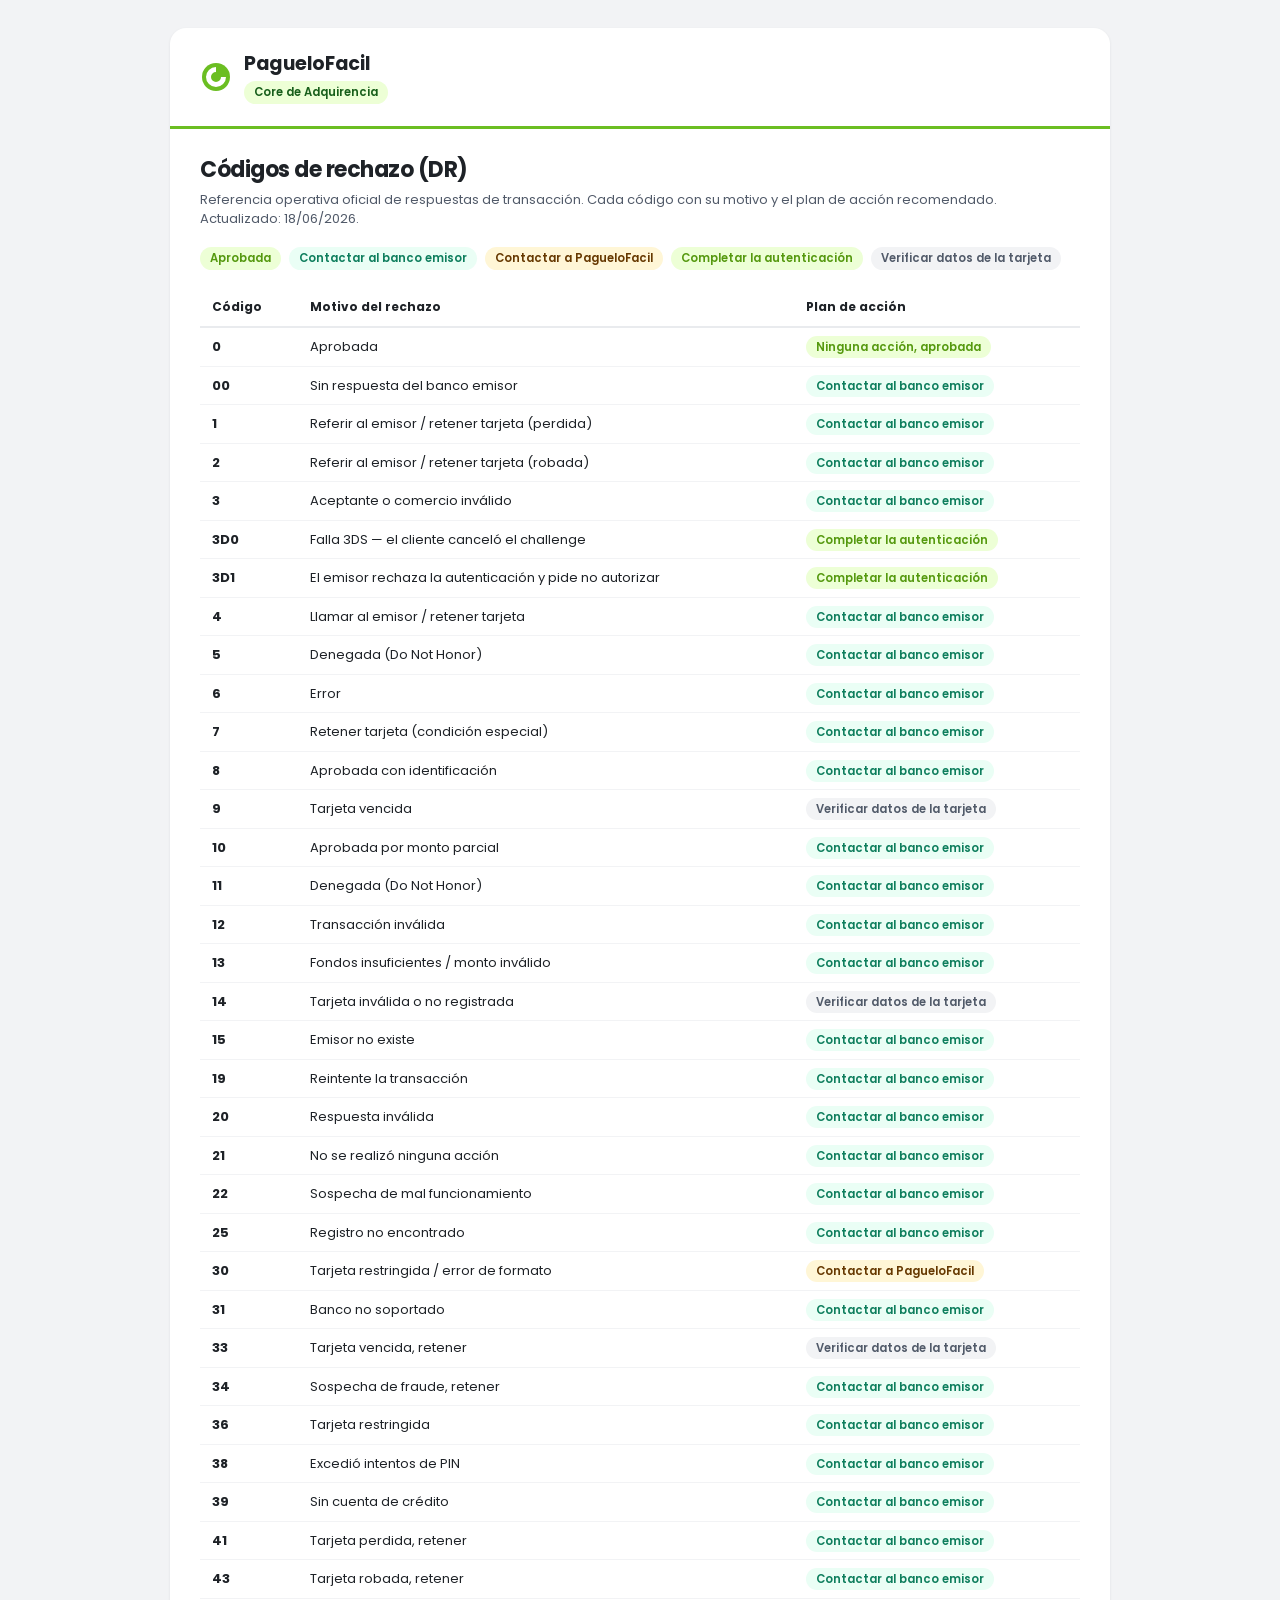
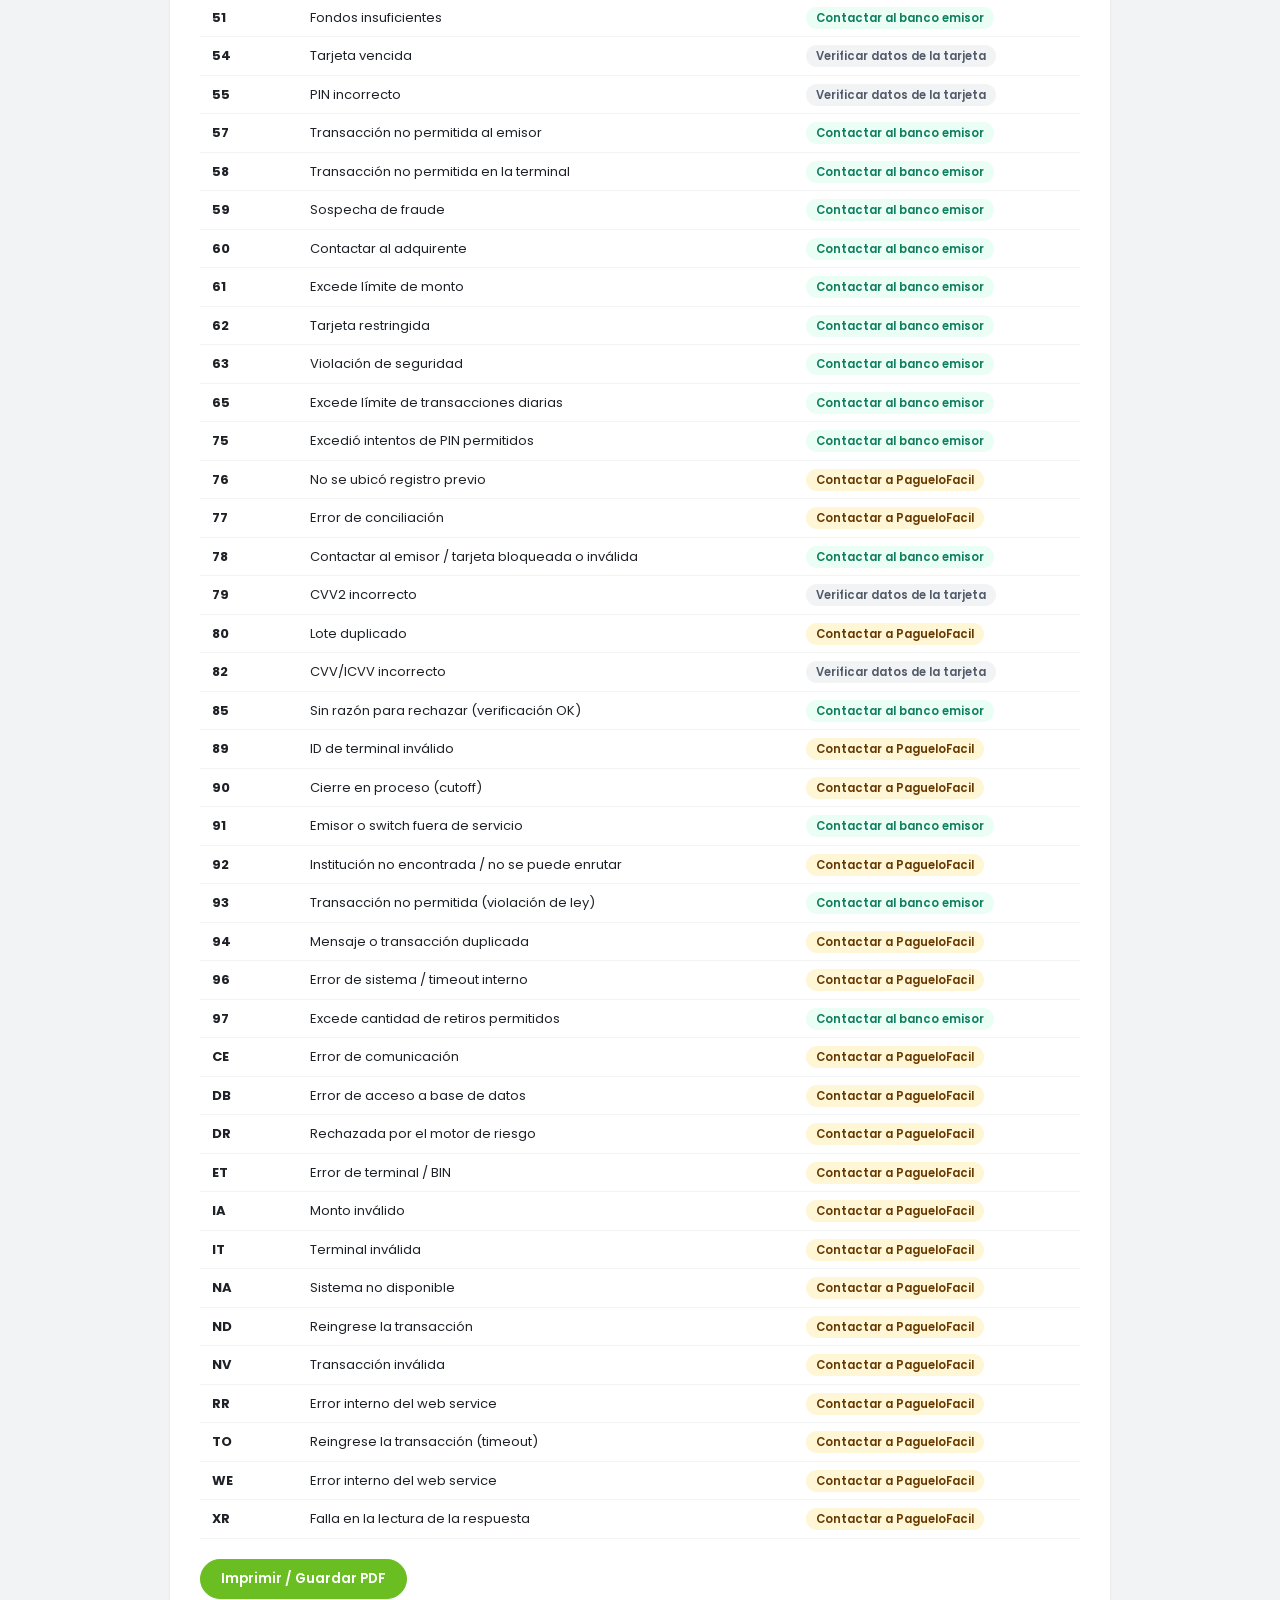
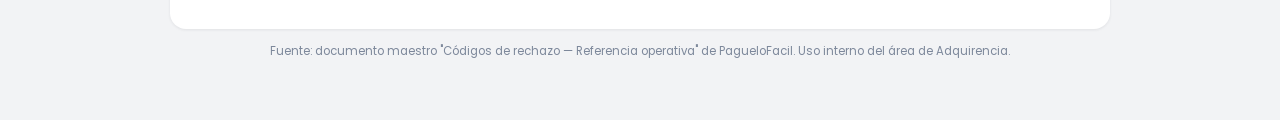
==== src/main/resources/static/codigos-rechazo.html @ a1dca3e4 "Rediseño de dashboard, códigos DR, alertas con planes de acción y estilo de marca Panel principal - " ====
<!DOCTYPE html>
<html lang="es">
<head>
  <meta charset="UTF-8">
  <meta name="viewport" content="width=device-width, initial-scale=1.0">
  <title>Códigos de rechazo (DR) · PagueloFacil</title>
  <link rel="preconnect" href="https://fonts.googleapis.com">
  <link rel="preconnect" href="https://fonts.gstatic.com" crossorigin>
  <link href="https://fonts.googleapis.com/css2?family=Poppins:wght@300;400;500;600;700;800&display=swap" rel="stylesheet">
  <link rel="icon" type="image/svg+xml"
        href="data:image/svg+xml,%3Csvg xmlns='http://www.w3.org/2000/svg' viewBox='0 0 32 32'%3E%3Ccircle cx='16' cy='16' r='14' fill='%236BBE22'/%3E%3Cpath d='M16 6a10 10 0 1 0 10 10h-5a5 5 0 1 1-5-5z' fill='%23fff'/%3E%3C/svg%3E">
  <style>
    :root {
      --green-500: #6BBE22; --green-100: #EDFFD6; --green-700: #55990F; --green-800: #175E1A;
      --teal-100: #EAFEF5; --teal-700: #0E7E5D;
      --amber-100: #FFF6D6; --amber-800: #663800;
      --ink: #1e2227; --ink-2: #515a69; --muted: #7d889b;
      --line: #E9EBEE; --gray-100: #FAFBFB; --gray-200: #F2F3F5;
      --radius: 16px; --font: "Poppins", system-ui, -apple-system, "Segoe UI", sans-serif;
    }
    * { box-sizing: border-box; margin: 0; padding: 0; }
    body { font-family: var(--font); color: var(--ink); background: var(--gray-200); font-size: 13.5px; line-height: 1.5; padding: 28px 16px 60px; }
    .sheet { max-width: 940px; margin: 0 auto; background: #fff; border-radius: var(--radius); box-shadow: 0 1px 3px rgba(20,30,40,.08); overflow: hidden; }
    .sheet-head { display: flex; align-items: center; gap: 12px; padding: 22px 30px; border-bottom: 3px solid var(--green-500); }
    .logo-mark { width: 32px; height: 32px; }
    .brand .name { font-size: 19px; font-weight: 700; letter-spacing: -.3px; }
    .brand .tag { font-size: 11.5px; font-weight: 600; color: var(--green-800); background: var(--green-100); border-radius: 999px; padding: 3px 10px; display: inline-block; margin-top: 2px; }
    .sheet-body { padding: 24px 30px 30px; }
    h1 { font-size: 22px; font-weight: 700; letter-spacing: -.5px; }
    .intro { font-size: 13px; color: var(--ink-2); margin: 4px 0 18px; }
    .legend { display: flex; flex-wrap: wrap; gap: 8px; margin-bottom: 18px; }
    .pill { font-size: 11.5px; font-weight: 600; padding: 3px 10px; border-radius: 999px; }
    .issuer { background: var(--teal-100); color: var(--teal-700); }
    .pf { background: var(--amber-100); color: var(--amber-800); }
    .auth { background: var(--green-100); color: var(--green-700); }
    .card { background: var(--gray-200); color: var(--ink-2); }
    .ok { background: var(--green-100); color: var(--green-700); }
    table { width: 100%; border-collapse: collapse; font-size: 13px; }
    thead th { position: sticky; top: 0; background: #fff; text-align: left; font-size: 12px; font-weight: 700; color: var(--ink); padding: 10px 12px; border-bottom: 2px solid var(--line); }
    tbody td { padding: 9px 12px; border-bottom: 1px solid var(--gray-200); color: var(--ink-2); vertical-align: middle; }
    tbody tr:hover { background: var(--gray-100); }
    td.code { font-weight: 700; color: var(--ink); font-variant-numeric: tabular-nums; white-space: nowrap; }
    td.reason { color: var(--ink); }
    .actions { display: flex; gap: 10px; margin: 20px 0 0; }
    .btn { font-family: var(--font); font-size: 13.5px; font-weight: 600; border-radius: 999px; border: 1px solid var(--line); background: var(--gray-200); color: var(--ink); padding: 9px 20px; cursor: pointer; }
    .btn-primary { background: var(--green-500); border-color: var(--green-500); color: #fff; }
    .btn-primary:hover { background: var(--green-700); }
    .foot { max-width: 940px; margin: 14px auto 0; text-align: center; font-size: 11.5px; color: var(--muted); }
    @media print { body { background: #fff; padding: 0; } .sheet { box-shadow: none; max-width: 100%; } .actions { display: none; } thead th { position: static; } }
  </style>
</head>
<body>
  <div class="sheet">
    <header class="sheet-head">
      <svg class="logo-mark" viewBox="0 0 32 32" aria-hidden="true">
        <circle cx="16" cy="16" r="14" fill="#6BBE22"/>
        <path d="M16 6a10 10 0 1 0 10 10h-5a5 5 0 1 1-5-5z" fill="#ffffff"/>
      </svg>
      <div class="brand">
        <div class="name">PagueloFacil</div>
        <span class="tag">Core de Adquirencia</span>
      </div>
    </header>
    <div class="sheet-body">
      <h1>Códigos de rechazo (DR)</h1>
      <p class="intro">Referencia operativa oficial de respuestas de transacción. Cada código con su motivo y el plan de acción recomendado. Actualizado: 18/06/2026.</p>
      <div class="legend">
        <span class="pill ok">Aprobada</span>
        <span class="pill issuer">Contactar al banco emisor</span>
        <span class="pill pf">Contactar a PagueloFacil</span>
        <span class="pill auth">Completar la autenticación</span>
        <span class="pill card">Verificar datos de la tarjeta</span>
      </div>
      <table>
        <thead><tr><th>Código</th><th>Motivo del rechazo</th><th>Plan de acción</th></tr></thead>
        <tbody id="rows"></tbody>
      </table>
      <div class="actions">
        <button class="btn btn-primary" onclick="window.print()">Imprimir / Guardar PDF</button>
      </div>
    </div>
  </div>
  <p class="foot">Fuente: documento maestro "Códigos de rechazo — Referencia operativa" de PagueloFacil. Uso interno del área de Adquirencia.</p>

  <script>
    // Catálogo oficial (código, motivo, plan de acción). Fuente única de verdad.
    const ISSUER = ["issuer", "Contactar al banco emisor"];
    const PF = ["pf", "Contactar a PagueloFacil"];
    const AUTH = ["auth", "Completar la autenticación"];
    const CARD = ["card", "Verificar datos de la tarjeta"];
    const OK = ["ok", "Ninguna acción, aprobada"];
    const CODES = [
      ["0", "Aprobada", OK],
      ["00", "Sin respuesta del banco emisor", ISSUER],
      ["1", "Referir al emisor / retener tarjeta (perdida)", ISSUER],
      ["2", "Referir al emisor / retener tarjeta (robada)", ISSUER],
      ["3", "Aceptante o comercio inválido", ISSUER],
      ["3D0", "Falla 3DS — el cliente canceló el challenge", AUTH],
      ["3D1", "El emisor rechaza la autenticación y pide no autorizar", AUTH],
      ["4", "Llamar al emisor / retener tarjeta", ISSUER],
      ["5", "Denegada (Do Not Honor)", ISSUER],
      ["6", "Error", ISSUER],
      ["7", "Retener tarjeta (condición especial)", ISSUER],
      ["8", "Aprobada con identificación", ISSUER],
      ["9", "Tarjeta vencida", CARD],
      ["10", "Aprobada por monto parcial", ISSUER],
      ["11", "Denegada (Do Not Honor)", ISSUER],
      ["12", "Transacción inválida", ISSUER],
      ["13", "Fondos insuficientes / monto inválido", ISSUER],
      ["14", "Tarjeta inválida o no registrada", CARD],
      ["15", "Emisor no existe", ISSUER],
      ["19", "Reintente la transacción", ISSUER],
      ["20", "Respuesta inválida", ISSUER],
      ["21", "No se realizó ninguna acción", ISSUER],
      ["22", "Sospecha de mal funcionamiento", ISSUER],
      ["25", "Registro no encontrado", ISSUER],
      ["30", "Tarjeta restringida / error de formato", PF],
      ["31", "Banco no soportado", ISSUER],
      ["33", "Tarjeta vencida, retener", CARD],
      ["34", "Sospecha de fraude, retener", ISSUER],
      ["36", "Tarjeta restringida", ISSUER],
      ["38", "Excedió intentos de PIN", ISSUER],
      ["39", "Sin cuenta de crédito", ISSUER],
      ["41", "Tarjeta perdida, retener", ISSUER],
      ["43", "Tarjeta robada, retener", ISSUER],
      ["51", "Fondos insuficientes", ISSUER],
      ["54", "Tarjeta vencida", CARD],
      ["55", "PIN incorrecto", CARD],
      ["57", "Transacción no permitida al emisor", ISSUER],
      ["58", "Transacción no permitida en la terminal", ISSUER],
      ["59", "Sospecha de fraude", ISSUER],
      ["60", "Contactar al adquirente", ISSUER],
      ["61", "Excede límite de monto", ISSUER],
      ["62", "Tarjeta restringida", ISSUER],
      ["63", "Violación de seguridad", ISSUER],
      ["65", "Excede límite de transacciones diarias", ISSUER],
      ["75", "Excedió intentos de PIN permitidos", ISSUER],
      ["76", "No se ubicó registro previo", PF],
      ["77", "Error de conciliación", PF],
      ["78", "Contactar al emisor / tarjeta bloqueada o inválida", ISSUER],
      ["79", "CVV2 incorrecto", CARD],
      ["80", "Lote duplicado", PF],
      ["82", "CVV/ICVV incorrecto", CARD],
      ["85", "Sin razón para rechazar (verificación OK)", ISSUER],
      ["89", "ID de terminal inválido", PF],
      ["90", "Cierre en proceso (cutoff)", PF],
      ["91", "Emisor o switch fuera de servicio", ISSUER],
      ["92", "Institución no encontrada / no se puede enrutar", PF],
      ["93", "Transacción no permitida (violación de ley)", ISSUER],
      ["94", "Mensaje o transacción duplicada", PF],
      ["96", "Error de sistema / timeout interno", PF],
      ["97", "Excede cantidad de retiros permitidos", ISSUER],
      ["CE", "Error de comunicación", PF],
      ["DB", "Error de acceso a base de datos", PF],
      ["DR", "Rechazada por el motor de riesgo", PF],
      ["ET", "Error de terminal / BIN", PF],
      ["IA", "Monto inválido", PF],
      ["IT", "Terminal inválida", PF],
      ["NA", "Sistema no disponible", PF],
      ["ND", "Reingrese la transacción", PF],
      ["NV", "Transacción inválida", PF],
      ["RR", "Error interno del web service", PF],
      ["TO", "Reingrese la transacción (timeout)", PF],
      ["WE", "Error interno del web service", PF],
      ["XR", "Falla en la lectura de la respuesta", PF],
    ];
    const esc = (s) => String(s).replace(/[&<>"]/g, (c) => ({ "&": "&amp;", "<": "&lt;", ">": "&gt;", '"': "&quot;" }[c]));
    document.getElementById("rows").innerHTML = CODES.map(([code, reason, act]) =>
      `<tr><td class="code">${esc(code)}</td><td class="reason">${esc(reason)}</td>` +
      `<td><span class="pill ${act[0]}">${esc(act[1])}</span></td></tr>`).join("");
  </script>
</body>
</html>
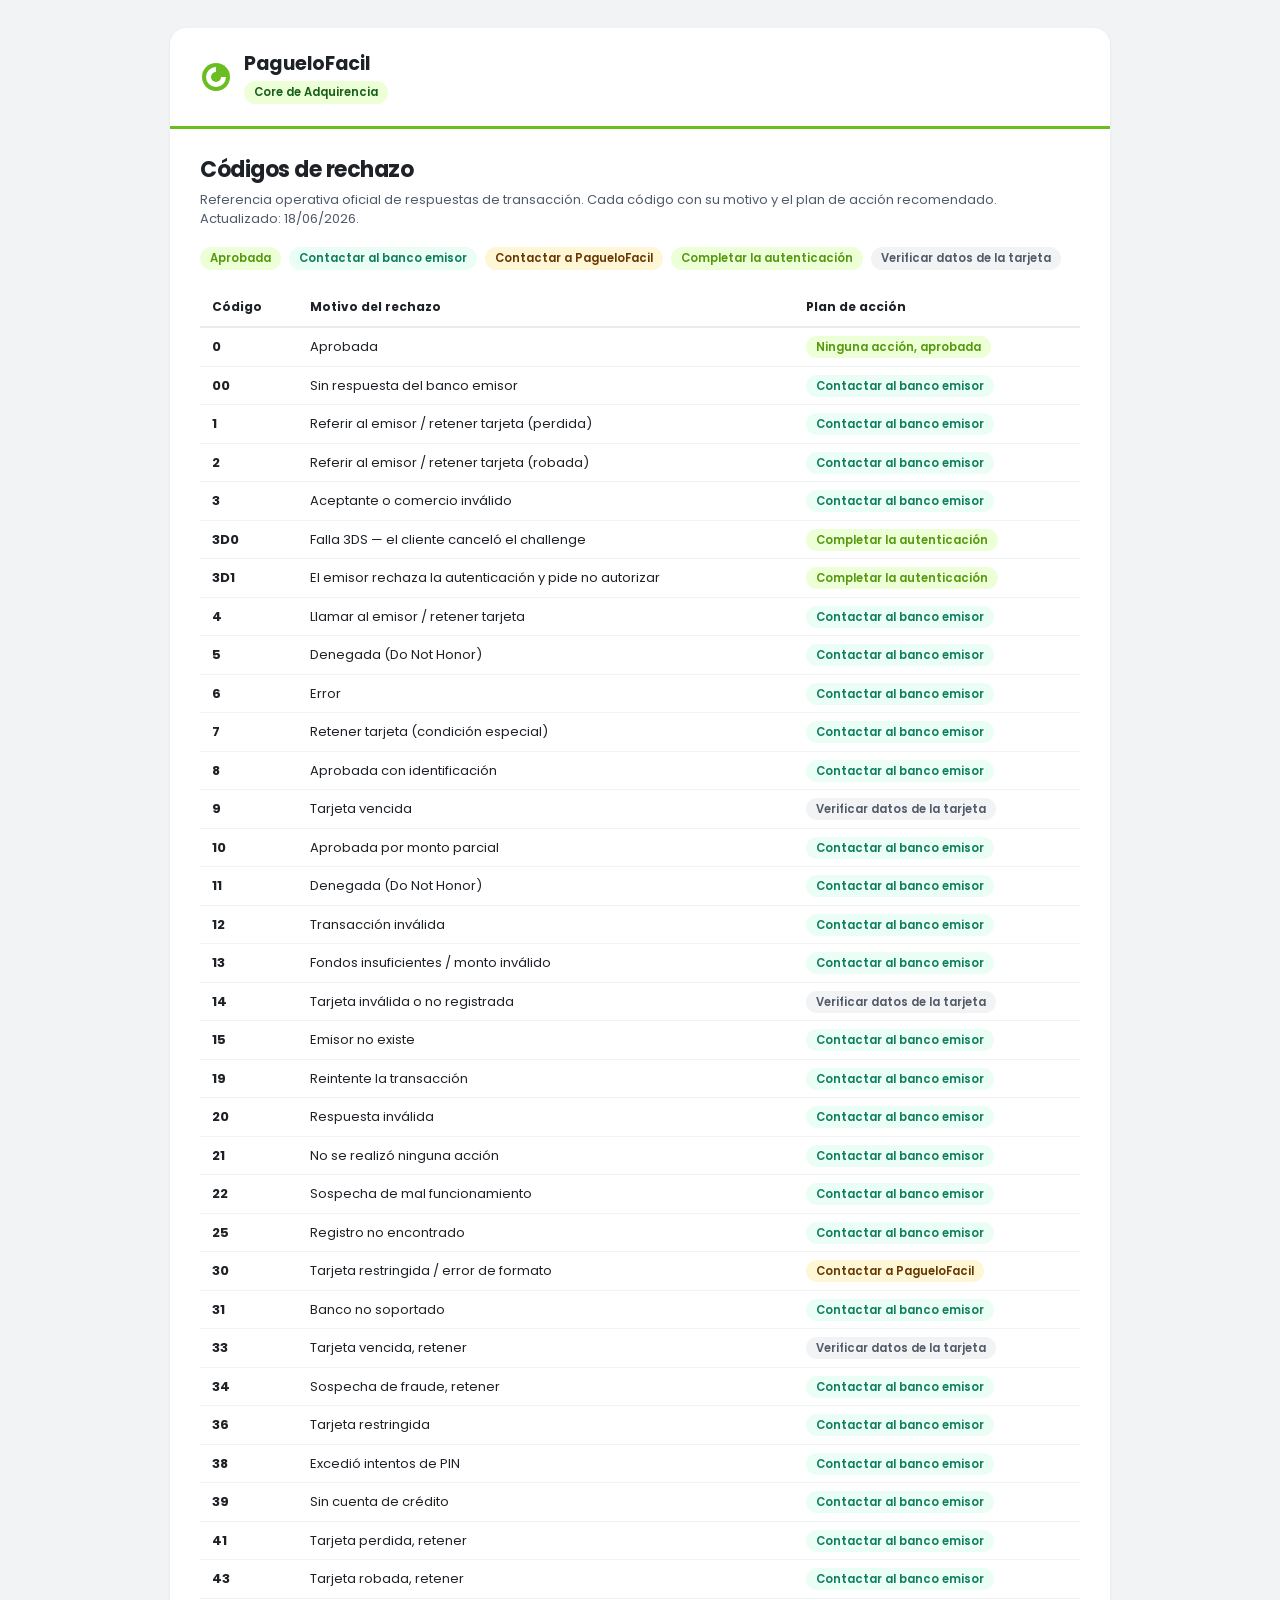
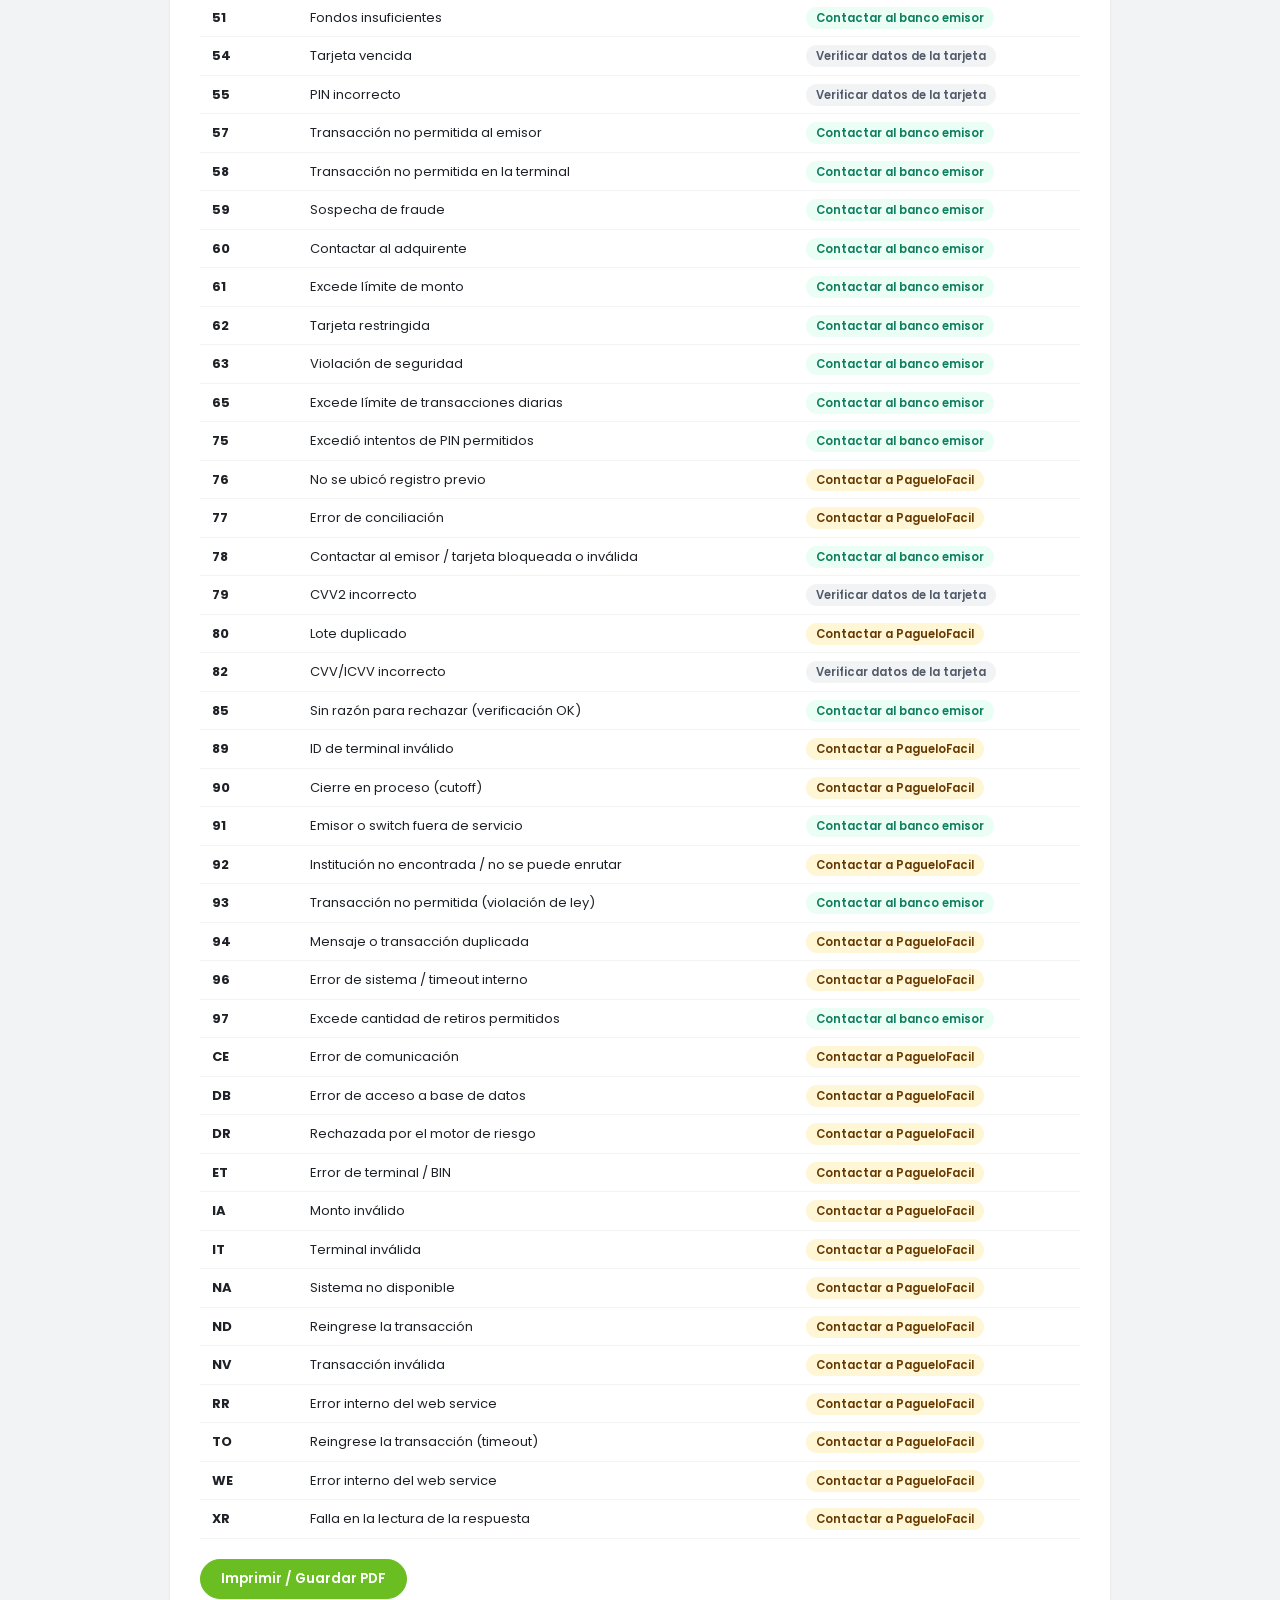
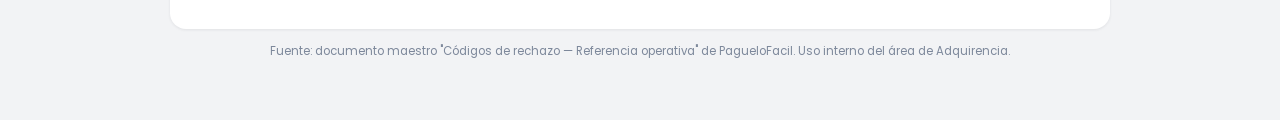
==== commit 2d75ff63: "Ajustes de UX y datos: filtros, códigos de rechazo, alertas, rentabilidad y POS - Dashboard: se elim" ====
--- a/src/main/resources/static/codigos-rechazo.html
+++ b/src/main/resources/static/codigos-rechazo.html
@@ -3,7 +3,7 @@
 <head>
   <meta charset="UTF-8">
   <meta name="viewport" content="width=device-width, initial-scale=1.0">
-  <title>Códigos de rechazo (DR) · PagueloFacil</title>
+  <title>Códigos de rechazo · PagueloFacil</title>
   <link rel="preconnect" href="https://fonts.googleapis.com">
   <link rel="preconnect" href="https://fonts.gstatic.com" crossorigin>
   <link href="https://fonts.googleapis.com/css2?family=Poppins:wght@300;400;500;600;700;800&display=swap" rel="stylesheet">
@@ -62,7 +62,7 @@
       </div>
     </header>
     <div class="sheet-body">
-      <h1>Códigos de rechazo (DR)</h1>
+      <h1>Códigos de rechazo</h1>
       <p class="intro">Referencia operativa oficial de respuestas de transacción. Cada código con su motivo y el plan de acción recomendado. Actualizado: 18/06/2026.</p>
       <div class="legend">
         <span class="pill ok">Aprobada</span>
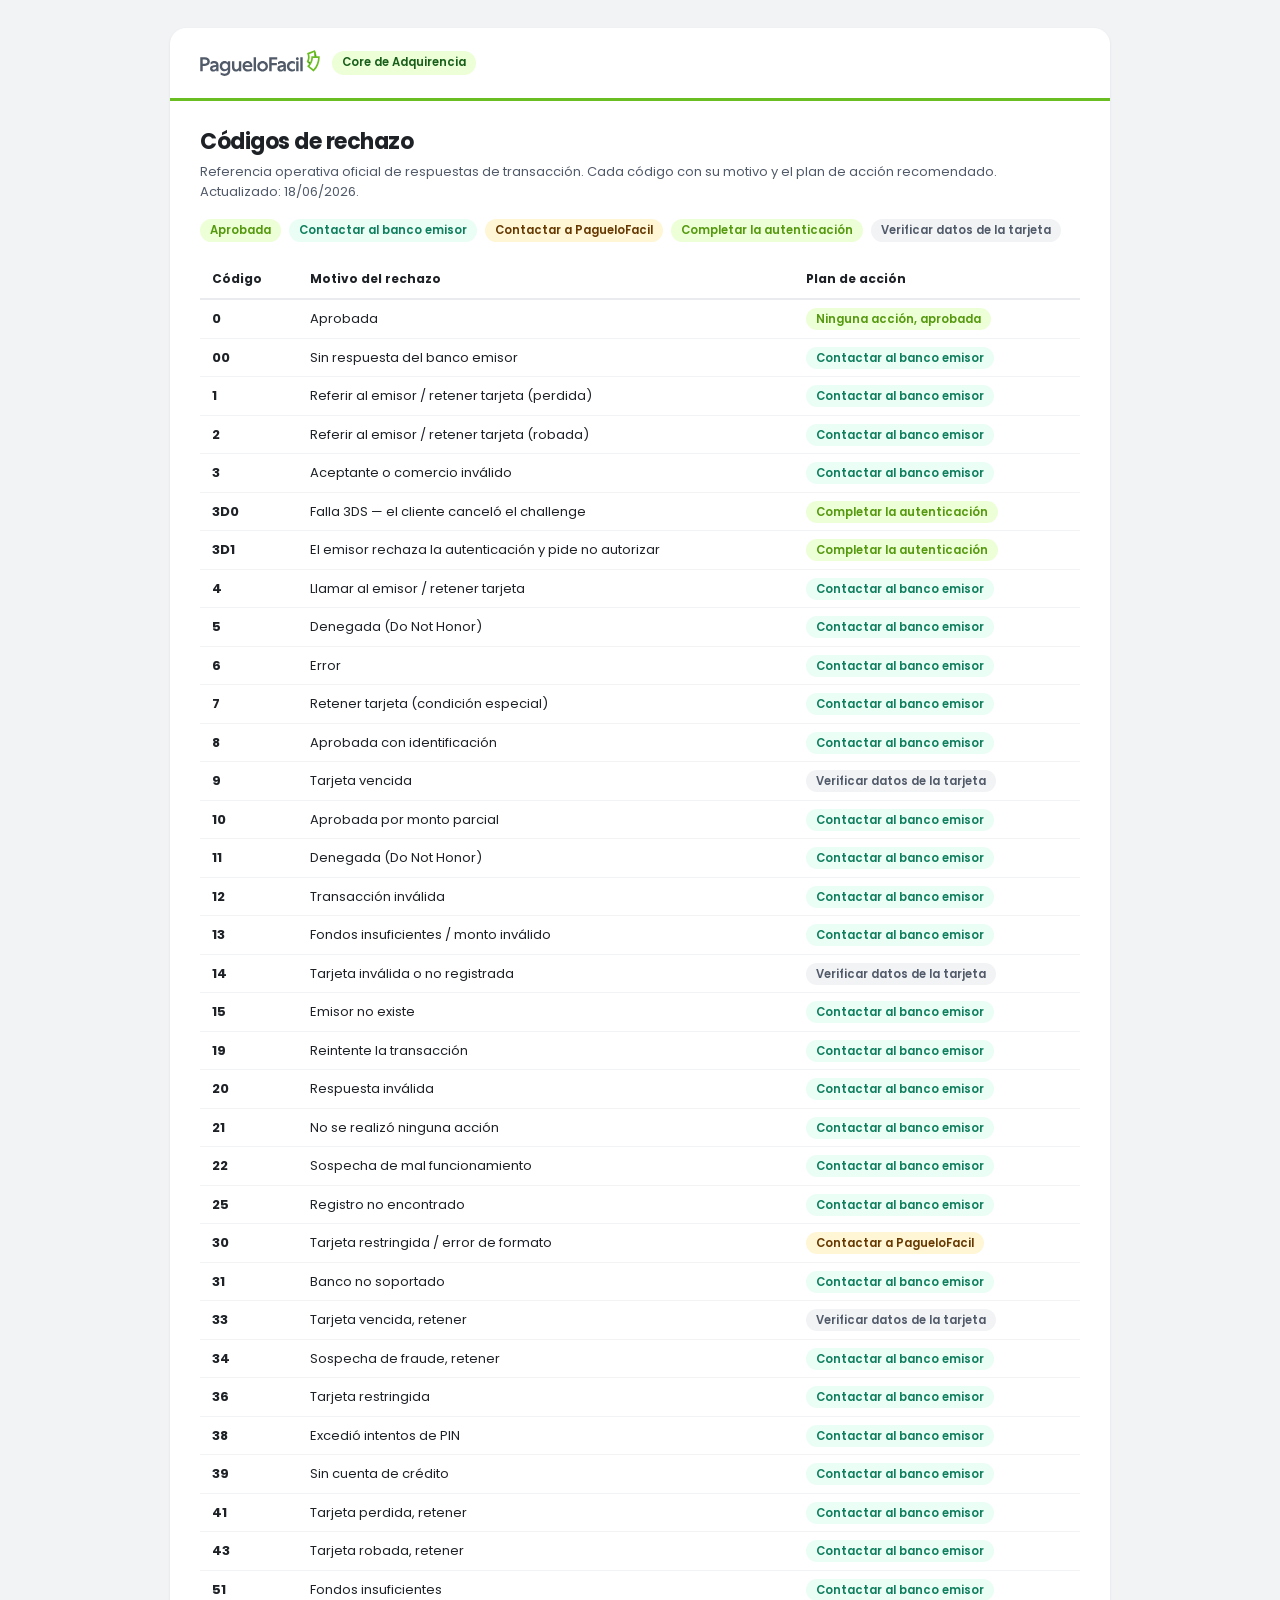
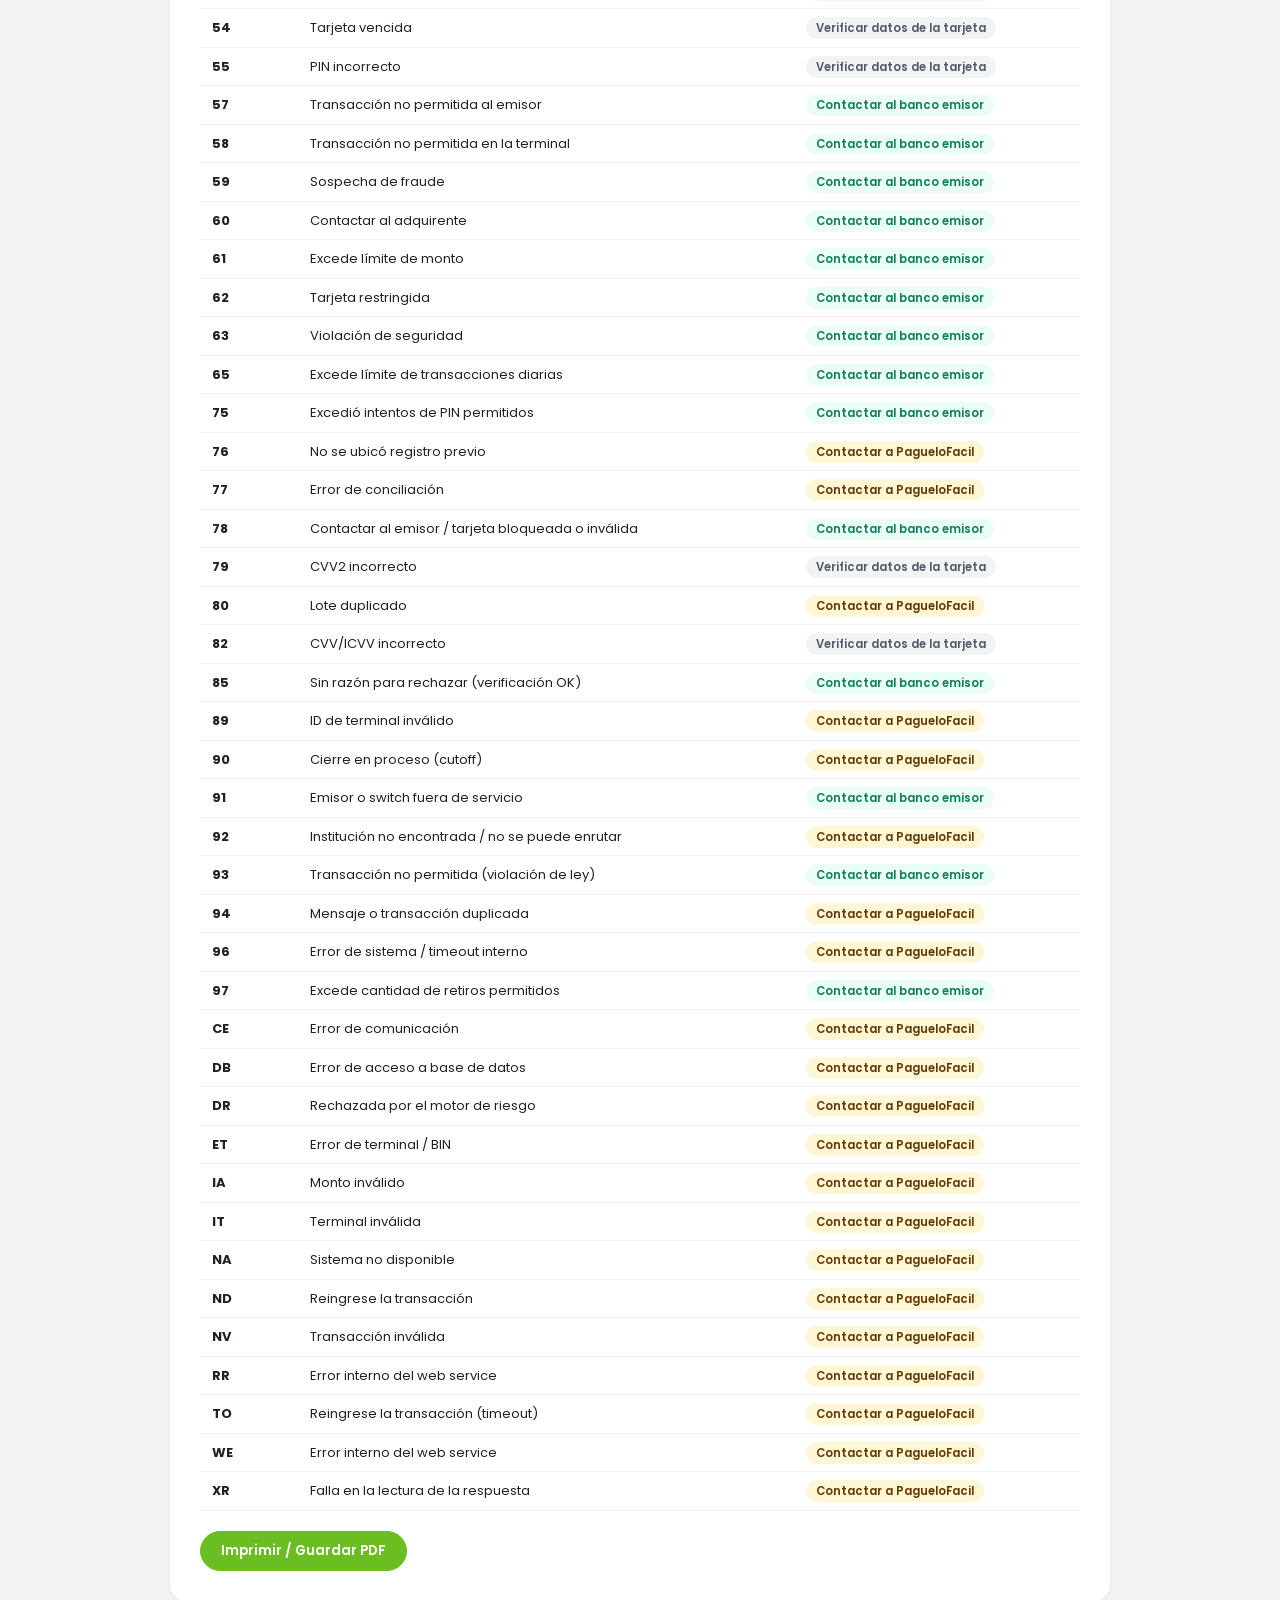
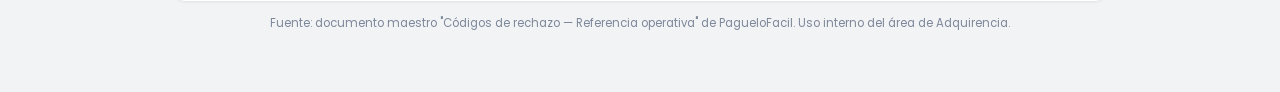
==== commit 93b80c99: "Landing de presentación, adaptación a móvil y salida del login El Core se va a presentar el sábado a" ====
--- a/src/main/resources/static/codigos-rechazo.html
+++ b/src/main/resources/static/codigos-rechazo.html
@@ -2,13 +2,13 @@
 <html lang="es">
 <head>
   <meta charset="UTF-8">
-  <meta name="viewport" content="width=device-width, initial-scale=1.0">
+  <meta name="viewport" content="width=device-width, initial-scale=1, viewport-fit=cover">
+  <meta name="theme-color" content="#175E1A">
   <title>Códigos de rechazo · PagueloFacil</title>
   <link rel="preconnect" href="https://fonts.googleapis.com">
   <link rel="preconnect" href="https://fonts.gstatic.com" crossorigin>
   <link href="https://fonts.googleapis.com/css2?family=Poppins:wght@300;400;500;600;700;800&display=swap" rel="stylesheet">
-  <link rel="icon" type="image/svg+xml"
-        href="data:image/svg+xml,%3Csvg xmlns='http://www.w3.org/2000/svg' viewBox='0 0 32 32'%3E%3Ccircle cx='16' cy='16' r='14' fill='%236BBE22'/%3E%3Cpath d='M16 6a10 10 0 1 0 10 10h-5a5 5 0 1 1-5-5z' fill='%23fff'/%3E%3C/svg%3E">
+  <link rel="icon" type="image/svg+xml" href="img/simbolo-pf.svg">
   <style>
     :root {
       --green-500: #6BBE22; --green-100: #EDFFD6; --green-700: #55990F; --green-800: #175E1A;
@@ -22,9 +22,8 @@
     body { font-family: var(--font); color: var(--ink); background: var(--gray-200); font-size: 13.5px; line-height: 1.5; padding: 28px 16px 60px; }
     .sheet { max-width: 940px; margin: 0 auto; background: #fff; border-radius: var(--radius); box-shadow: 0 1px 3px rgba(20,30,40,.08); overflow: hidden; }
     .sheet-head { display: flex; align-items: center; gap: 12px; padding: 22px 30px; border-bottom: 3px solid var(--green-500); }
-    .logo-mark { width: 32px; height: 32px; }
-    .brand .name { font-size: 19px; font-weight: 700; letter-spacing: -.3px; }
-    .brand .tag { font-size: 11.5px; font-weight: 600; color: var(--green-800); background: var(--green-100); border-radius: 999px; padding: 3px 10px; display: inline-block; margin-top: 2px; }
+    .logo-mark { height: 26px; width: auto; display: block; }
+    .tag { font-size: 11.5px; font-weight: 600; color: var(--green-800); background: var(--green-100); border-radius: 999px; padding: 3px 10px; display: inline-block; }
     .sheet-body { padding: 24px 30px 30px; }
     h1 { font-size: 22px; font-weight: 700; letter-spacing: -.5px; }
     .intro { font-size: 13px; color: var(--ink-2); margin: 4px 0 18px; }
@@ -46,20 +45,28 @@
     .btn-primary { background: var(--green-500); border-color: var(--green-500); color: #fff; }
     .btn-primary:hover { background: var(--green-700); }
     .foot { max-width: 940px; margin: 14px auto 0; text-align: center; font-size: 11.5px; color: var(--muted); }
+    @media (max-width: 700px) {
+      body { padding: 14px 10px 40px; }
+      .sheet { border-radius: 14px; }
+      .sheet-head { padding: 16px; }
+      .sheet-body { padding: 18px 14px 22px; }
+      h1 { font-size: 19px; }
+      /* cada código se lee como una tarjeta, sin arrastrar la tabla */
+      thead { display: none; }
+      table, tbody, tr, td { display: block; width: 100%; }
+      tbody tr { border: 1px solid var(--line); border-radius: 12px; padding: 10px 12px; margin-bottom: 10px; }
+      tbody td { border: 0; padding: 2px 0; }
+      td.code { font-size: 15px; }
+      .actions .btn { width: 100%; padding: 13px 20px; font-size: 15px; }
+    }
     @media print { body { background: #fff; padding: 0; } .sheet { box-shadow: none; max-width: 100%; } .actions { display: none; } thead th { position: static; } }
   </style>
 </head>
 <body>
   <div class="sheet">
     <header class="sheet-head">
-      <svg class="logo-mark" viewBox="0 0 32 32" aria-hidden="true">
-        <circle cx="16" cy="16" r="14" fill="#6BBE22"/>
-        <path d="M16 6a10 10 0 1 0 10 10h-5a5 5 0 1 1-5-5z" fill="#ffffff"/>
-      </svg>
-      <div class="brand">
-        <div class="name">PagueloFacil</div>
-        <span class="tag">Core de Adquirencia</span>
-      </div>
+      <img class="logo-mark" src="img/logo-pf.svg" alt="PagueloFacil">
+      <span class="tag">Core de Adquirencia</span>
     </header>
     <div class="sheet-body">
       <h1>Códigos de rechazo</h1>
